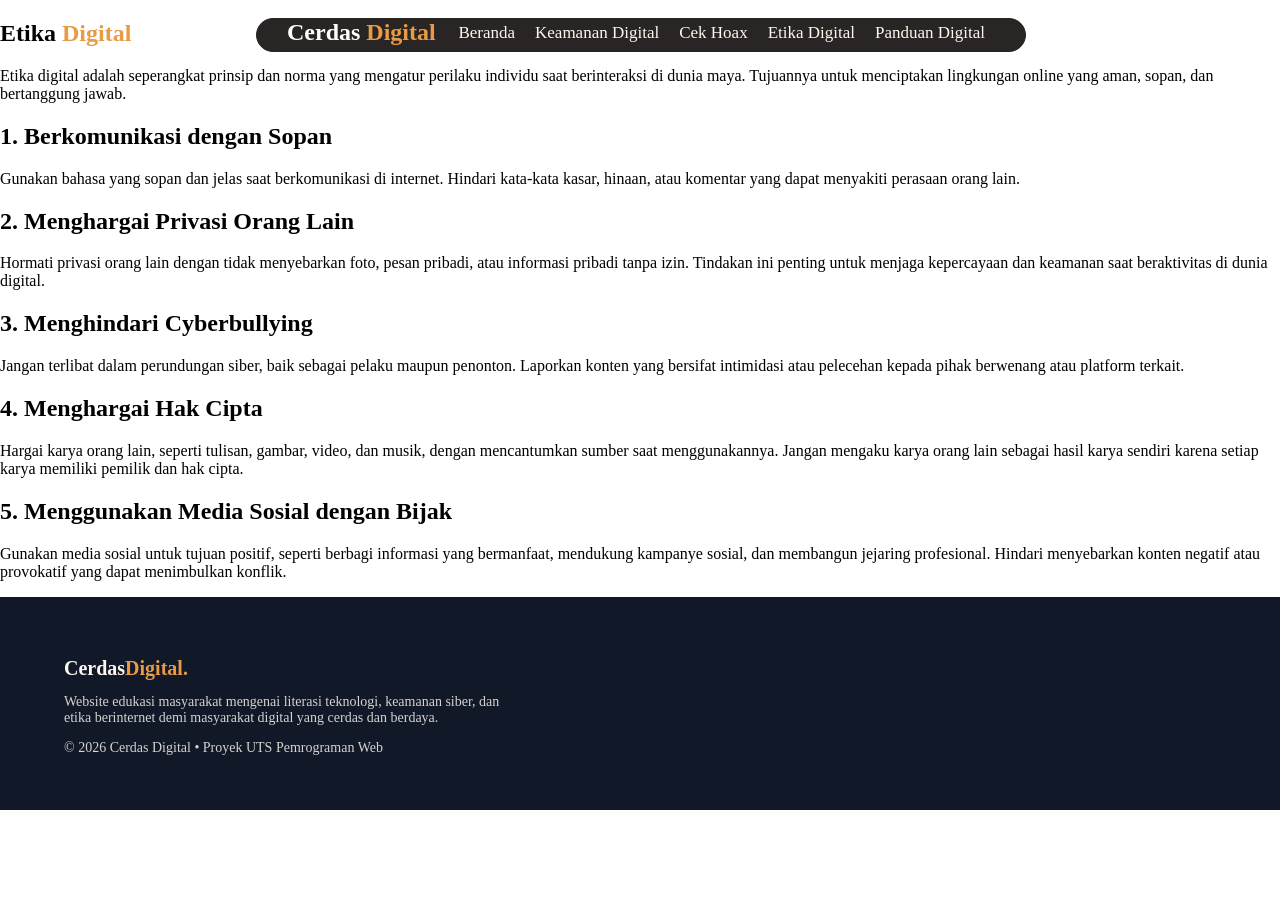
==== etika.html @ 6496e3d7 "menambahkan etika html This HTML file provides an overview of digital ethics, including principles f" ====
<!DOCTYPE html>
<html lang="id">
<head>
    <link rel="stylesheet" href="style.css">
    <meta charset="UTF-8">
    <meta name="viewport" content="width=device-width, initial-scale=1.0">
    <title>Etika Digital</title>
</head>
<body>
   <!-- header, navbar -->
    <header class="header">
        <nav class="navbar">
            <h1>Cerdas <span>Digital</span></h1>
            <details class="menu-hp">
                <summary>☰</summary>

                <div class="navbar-hp">
                    <a href="index.html">Beranda</a>
                    <a href="keamanan.html">Keamanan Digital</a>
                    <a href="hoax.html">Cek Hoax</a>
                    <a href="etika.html">Etika Digital</a>
                    <a href="panduan.html">Panduan Digital</a>
                </div>
            </details>
            <div class="navbar-laptop-tablet">
                <a href="index.html">Beranda</a>
                <a href="keamanan.html">Keamanan Digital</a>
                <a href="hoax.html">Cek Hoax</a>
                <a href="etika.html">Etika Digital</a>
                <a href="panduan.html">Panduan Digital</a>
            </div>
        </nav>
    </header>
    <!-- main -->
     <main>
        <section class="section-etika-1">
            <div class="div-etika-1">
                <div class="etika-teks">
                    <h1 class="h1-etika-1">Etika <span>Digital</span></h1>
                    <p>Etika digital adalah seperangkat prinsip dan norma yang mengatur perilaku individu saat berinteraksi di dunia maya. Tujuannya untuk menciptakan lingkungan online yang aman, sopan, dan bertanggung jawab.</p>
                </div>            
            </div>
        </section>
        <section class="section-etika-2">
            <article class="artikel-etika-1">
                <h2>1. Berkomunikasi dengan Sopan</h2>
                <p>Gunakan bahasa yang sopan dan jelas saat berkomunikasi di internet. Hindari kata-kata kasar, hinaan, atau komentar yang dapat menyakiti perasaan orang lain.</p>
            </article>
            <article class="artikel-etika-2">
                <h2>2. Menghargai Privasi Orang Lain</h2>
                <p>Hormati privasi orang lain dengan tidak menyebarkan foto, pesan pribadi, atau informasi pribadi tanpa izin. Tindakan ini penting untuk menjaga kepercayaan dan keamanan saat beraktivitas di dunia digital.</p>
            </article>
            <article class="artikel-etika-3">
                <h2>3. Menghindari Cyberbullying</h2>
                <p>Jangan terlibat dalam perundungan siber, baik sebagai pelaku maupun penonton. Laporkan konten yang bersifat intimidasi atau pelecehan kepada pihak berwenang atau platform terkait.</p>
            </article>
            <article class="artikel-etika-4">
                <h2>4. Menghargai Hak Cipta</h2>
                <p>Hargai karya orang lain, seperti tulisan, gambar, video, dan musik, dengan mencantumkan sumber saat menggunakannya. Jangan mengaku karya orang lain sebagai hasil karya sendiri karena setiap karya memiliki pemilik dan hak cipta.</p>
            </article>
            <article class="artikel-etika-5">
                <h2>5. Menggunakan Media Sosial dengan Bijak</h2>
                <p>Gunakan media sosial untuk tujuan positif, seperti berbagi informasi yang bermanfaat, mendukung kampanye sosial, dan membangun jejaring profesional. Hindari menyebarkan konten negatif atau provokatif yang dapat menimbulkan konflik.</p>
            </article>
        </section>
     </main>
    <!-- footer -->
    <footer class="footer">
        <div>
            <h3>Cerdas<span>Digital.</span></h3>
            <p>Website edukasi masyarakat mengenai literasi teknologi, keamanan siber, dan <br> etika berinternet demi masyarakat digital yang cerdas dan berdaya.</p>
        </div>
        <div>
            <p>&copy; 2026 Cerdas Digital • Proyek UTS Pemrograman Web</p>
        </div>
    </footer>
</body>
</html>
---- style.css ----
body {
    margin: 0;
}
/* beranda */
.menu-hp {
    display: none;
}

.navbar-laptop-tablet {
    display: flex;
    align-items: center;
    gap: 20px;
}

.header {
    background-color: #292524;
    border: 1px solid #292524;
    color: #FFFFFF;
    position: fixed;
    top: 18px;
    left: 20%;
    border-radius: 35px;
    width: 60%;
    height: auto;
    z-index: 1000;
}

.navbar {
    display: flex;
    align-items: center;
    justify-content: space-between;
    padding: 0 40px 0 30px;
    animation: naik 0.5s ease-out forwards;
}

.navbar h1{
    margin: 0;
    margin-bottom: 5px;
}

.navbar a{
    margin: 0;
    margin-bottom: 5px;
    text-decoration: none;
    color: #FFF7ED;
    font-size: 17px;
}

.navbar a:hover{
    color: #E89A45;
}

span {
    color: #E89A45;
}

.section-beranda-1{
    min-height: 85vh;
    display: flex;
    justify-content: center;
    align-items: center;
}

.img-beranda{
    position: absolute;
    width: 100%;
    height: 85vh;
    top: 0;
    left: 0;
}

.beranda-teks{
    color: #FFF7ED;
    text-align: center;
    max-width: 650px;
    padding: 0 20px;
    font-size: 17px;
}

.hal-h1-1{
    animation: naik 1s ease-out forwards;
    animation-delay: 0.5s;
    opacity: 0;
    margin: 0;
}

.hal-h1-2{
    animation: naik 1s ease-out forwards;
    animation-delay:0.7s;
    opacity: 0;
    margin: 0;
}

.beranda-teks p{    
    animation: naik 1s ease-out forwards;
    animation-delay: 1s;
    opacity: 0;
    margin: 0;

}

.beranda-teks h1{
    margin: 0;
}

.btn-mulai{
    color: #292524;
    text-decoration: none;
    border: 1px solid #E89A45;
    border-radius: 7px;
    background-color: #E89A45;
    justify-content: center;
    align-items: center;
    display: inline-flex;
    height: 40px;
    width: 150px;
    margin-top: 20px;
    animation: naik 1s ease-out forwards;
    animation-delay: 1.5s;
    opacity: 0;
}

.btn-mulai:hover{
    border-color: #B85C20;
    background-color: #B85C20;
    color: #FFFFFF;
}

.section-beranda-2{
    width: min(90%, 1150px);
    margin: 0 auto;
    padding: 40px 0;
}

.h2-section-2{
    text-align: center;
    color: #292524;
    font-size: 28px;
    animation: naik 1s ease-out forwards;
    animation-delay: 0.5s;
    opacity: 0;
}

.p-section-2{
    text-align: center;
    color: #57534E;
    font-size: 19px;
    animation: naik 0.8s ease-out 0.4s forwards;
}

.grid-beranda{
    display: grid;
    grid-template-columns: repeat(2, 1fr);
    gap: 50px;
    margin-top: 10%;
}

.articel-beranda-1{
    background-color: #FFFFFF;
    transform: rotate(-1deg);
    border: 1px solid #E89A45;
    border-radius: 14px;
    padding: 24px;
    animation: naik-1 0.5s ease-out 0.5s forwards;
}

.articel-beranda-1 a{
    color: #292524;
    text-decoration: none;
    border: 1px solid #E89A45;
    border-radius: 7px;
    background-color: #E89A45;
    justify-content: center;
    align-items: center;
    display: inline-flex;
    height: 40px;
    width: 150px;
}

.articel-beranda-1 a:hover{
    border-color: #B85C20;
    background-color: #B85C20;
    color: #FFFFFF;
}

.articel-beranda-2{
    background-color: #FFFFFF;
    border: 1px solid #292524;
    border-radius: 14px;
    padding: 24px;
    box-shadow: 0 4px 12px rgba(124, 45, 18, 0.08);
    animation: naik-2 0.5s ease-out 0.7s forwards;
}

.articel-beranda-2 a{
    color: #292524;
    text-decoration: none;
    border: 1px solid #D97757;
    border-radius: 7px;
    background-color: #E89A45;
    justify-content: center;
    align-items: center;
    display: inline-flex;
    height: 40px;
    width: 150px;
}

.articel-beranda-2 a:hover{
    border-color: #B85C20;
    background-color: #B85C20;
    color: #FFFFFF;
}

.articel-beranda-3{
    background-color: #FFFFFF;
    border: 1px solid #8DAA91;
    border-radius: 14px;
    padding: 24px;
    box-shadow: 0 4px 12px rgba(124, 45, 18, 0.08);
    animation: naik-3  0.5s ease-out 0.9s forwards;
}

.articel-beranda-3 a{
    color: #292524;
    text-decoration: none;
    border: 1px solid #E89A45;
    border-radius: 7px;
    background-color: #E89A45;
    justify-content: center;
    align-items: center;
    display: inline-flex;
    height: 40px;
    width: 150px;
}

.articel-beranda-3 a:hover{
    border-color: #B85C20;
    background-color: #B85C20;
    color: #FFFFFF;
}

.articel-beranda-4{
    background-color: #FFFFFF;
    border: 1px solid #8E9AAF;
    border-radius: 14px;
    padding: 24px;
    box-shadow: 0 4px 12px rgba(124, 45, 18, 0.08);
    transform: rotate(-1deg);
    animation: naik-4 0.5s ease-out 1.1s forwards;
}

.articel-beranda-4 a{
    color: #292524;
    text-decoration: none;
    border: 1px solid #E89A45;
    border-radius: 7px;
    background-color: #E89A45;
    justify-content: center;
    align-items: center;
    display: inline-flex;
    height: 40px;
    width: 150px;
}

.articel-beranda-4 a:hover{
    border-color: #B85C20;
    background-color: #B85C20;
    color: #FFFFFF;
}

.footer {
    background-color: #111827;
    color: #D6D3D1;
    padding: 40px 5%;
    margin-top: 0;
    animation: naik 0.8s ease-out 0.5s forwards;
}

.footer h3 {
    color: #FFF7ED;
    font-size: 20px;
    margin-bottom: 8px;
}

.footer p {
    color: #D6D3D1;
    font-size: 14px;
}
/* keamanan */
.section-keamanan-1{
    background-color: #111827;
    min-height: 65vh;
    display: flex;
    justify-content: center;
    align-items: center;
}

.keamanan-teks{
    color: #FFF7ED;
    text-align: center;
    max-width: 650px;
    padding: 0 20px;
    font-size: 17px;
}

.h1-keamanan-1{
    animation: naik 1s ease-out forwards;
    animation-delay: 0.5s;
    opacity: 0;
    margin: 0;
}

.keamanan-teks p{    
    animation: naik 1s ease-out forwards;
    animation-delay: 1s;
    opacity: 0;
    margin: 0;
}

.section-keamanan-2{
    background-color: #FFF7ED;
    padding: 40px 0;
    font-size: 17px;
}

.artikel-keamanan-1{
    background-color: #FFFAF2;
    border: 1px solid #E7D8C5;
    color: #292524;
    width: 50%;
    border-radius: 14px;
    margin: 20px auto 0;
    padding: 20px;
    animation: naik 0.5s ease-out 0.5s forwards;
}

.artikel-keamanan-1 h2{
    color: #7C2D12;
}

.artikel-keamanan-2{
    background-color: #FFFAF2;
    border: 1px solid #E7D8C5;
    color: #292524;
    width: 50%;
    border-radius: 14px;
    margin: 20px auto 0;
    padding: 20px;
    animation: naik 0.5s ease-out 0.5s forwards;
}

.artikel-keamanan-2 h2{
    color: #7C2D12;
}

.artikel-keamanan-3{
    background-color: #FFFAF2;
    border: 1px solid #E7D8C5;
    color: #292524;
    width: 50%;
    border-radius: 14px;
    margin: 20px auto 0;
    padding: 20px;
    animation: naik 0.5s ease-out 0.5s forwards;
}

.artikel-keamanan-3 h2{
    color: #7C2D12;
}

/* hoax */
.section-hoax-1 {
    background-color: #111827;
    min-height: 65vh;
    display: flex;
    justify-content: center;
    align-items: center;
}

.hoax-teks {
    color: #FFF7ED;
    text-align: center;
    max-width: 650px;
    padding: 0 20px;
    font-size: 17px;
}

.h1-hoax-1 {
    animation: naik 1s ease-out forwards;
    animation-delay: 0.5s;
    opacity: 0;
    margin: 0;
}

.hoax-teks p {
    animation: naik 1s ease-out forwards;
    animation-delay: 1s;
    opacity: 0;
    margin: 0;
}

.section-hoax-2{
    padding: 40px 0;
    font-size: 17px;
    display: grid;
    grid-template-columns: repeat(2, 1fr);
    gap: 30px;
    width: 90%;
    max-width: 1100px;
    margin: 0 auto;
}

.artikel-hoax-1{
    background-color: #FFFAF2;
    border: 1px solid #E7D8C5;
    color: #292524;
    width: auto;
    border-radius: 14px;
    margin: 0;
    padding: 20px;
    animation: naik 0.5s ease-out 0.5s forwards;
}

.artikel-hoax-1 h2{
    color: #7C2D12;
}

.artikel-hoax-2{
    background-color: #FFFAF2;
    border: 1px solid #E7D8C5;
    color: #292524;
    width: auto;
    border-radius: 14px;
    margin: 0;
    padding: 20px;
    animation: naik 0.5s ease-out 0.5s forwards;
}

.artikel-hoax-2 h2{
    color: #7C2D12;
}

.artikel-hoax-3{
    background-color: #FFFAF2;
    border: 1px solid #E7D8C5;
    color: #292524;
    width: auto;
    border-radius: 14px;
    margin: 0;
    padding: 20px;
    animation: naik 0.5s ease-out 0.5s forwards;
}

.artikel-hoax-3 h2{
    color: #7C2D12;
}

.ul-cek-fakta a{
    text-decoration: none;
    color: #B85C20;
}

.artikel-hoax-4{
    background-color: #FFFAF2;
    border: 1px solid #E7D8C5;
    color: #292524;
    width: auto;
    border-radius: 14px;
    margin: 0;
    padding: 20px;
    animation: naik 0.5s ease-out 0.5s forwards;
}

.artikel-hoax-4 h2{
    color: #7C2D12;
}
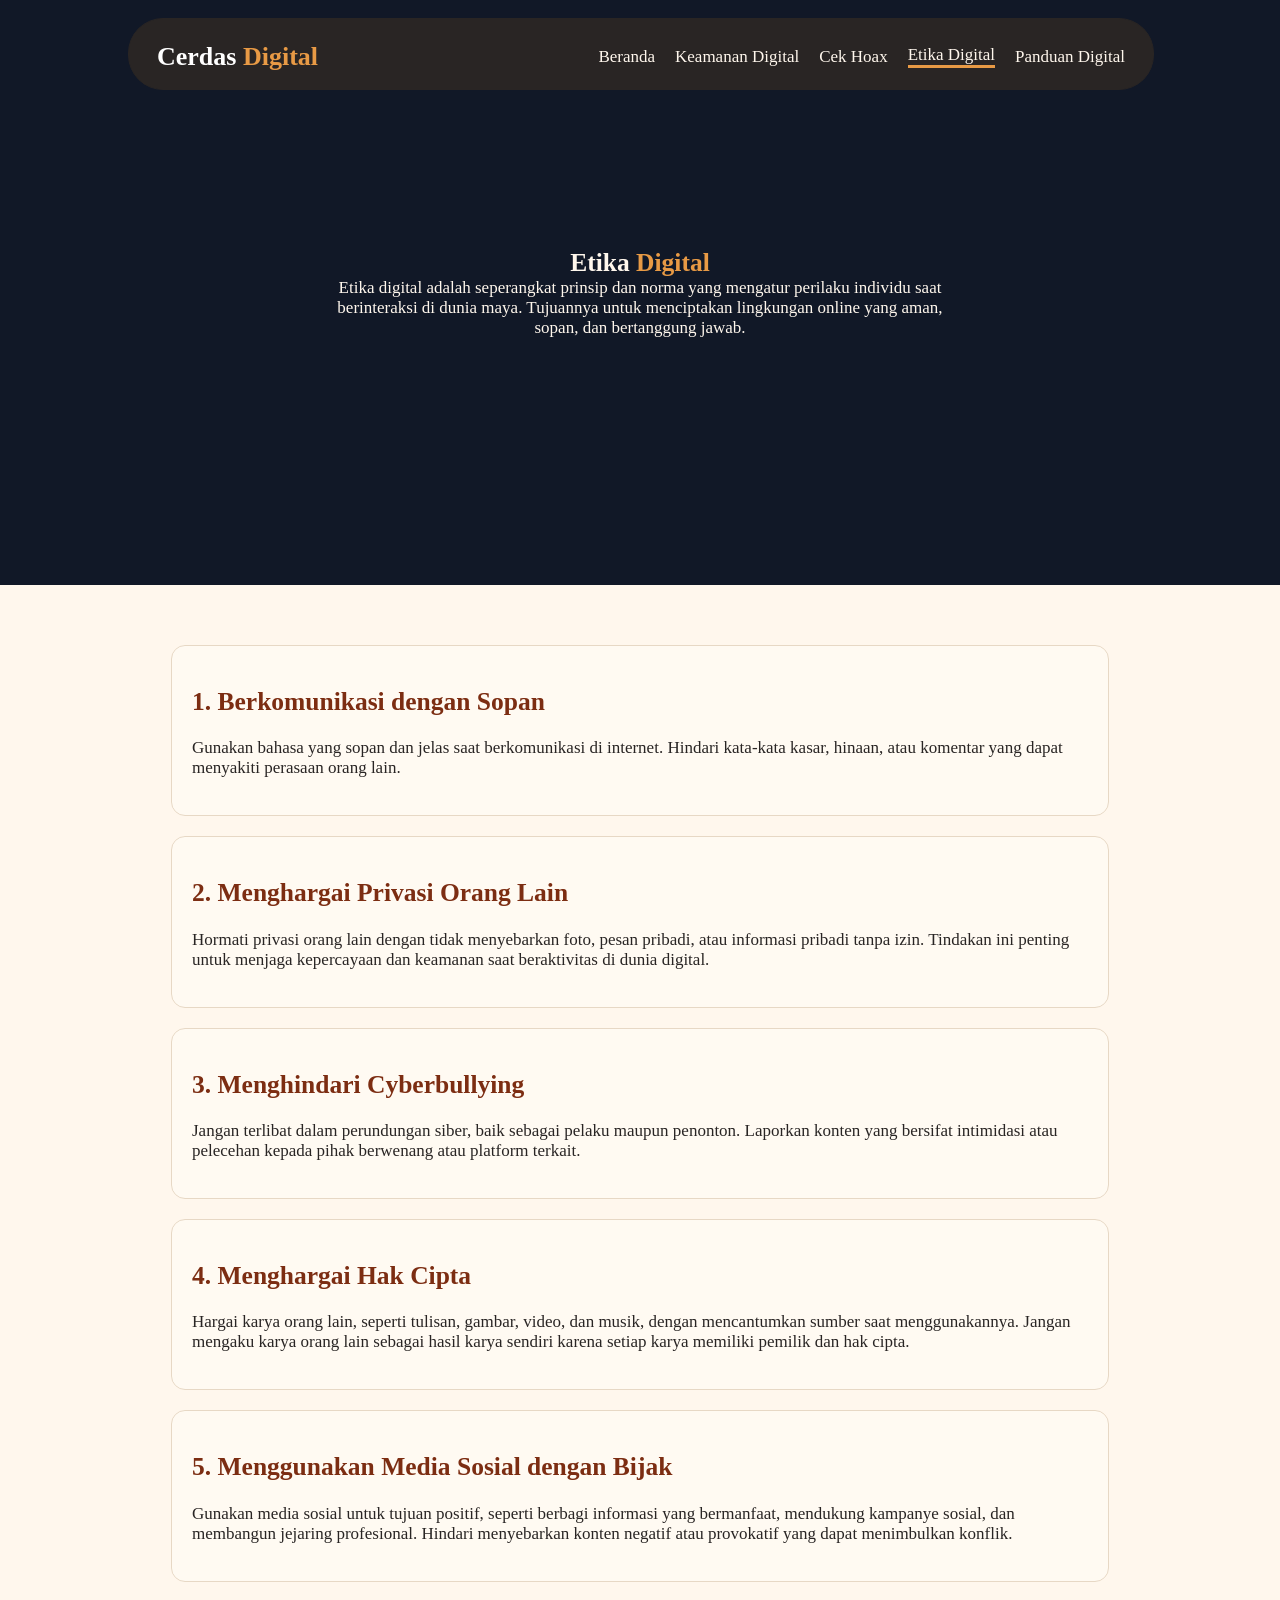
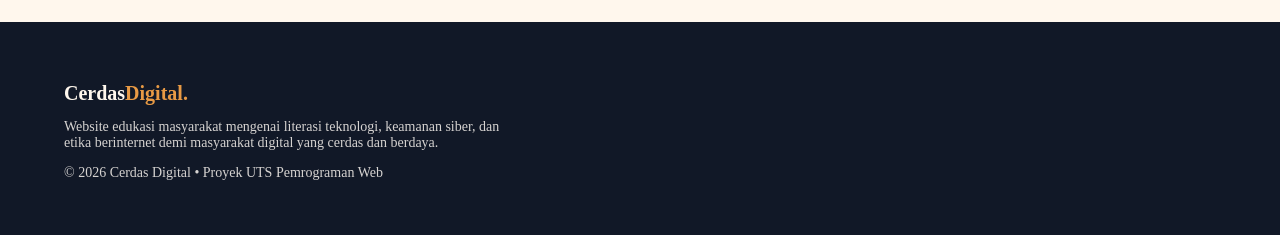
==== commit dd12dc29: "Update etika.html" ====
--- a/etika.html
+++ b/etika.html
@@ -18,7 +18,7 @@
                     <a href="index.html">Beranda</a>
                     <a href="keamanan.html">Keamanan Digital</a>
                     <a href="hoax.html">Cek Hoax</a>
-                    <a href="etika.html">Etika Digital</a>
+                    <a href="etika.html" class="penanda-hp">Etika Digital</a>
                     <a href="panduan.html">Panduan Digital</a>
                 </div>
             </details>
@@ -26,7 +26,7 @@
                 <a href="index.html">Beranda</a>
                 <a href="keamanan.html">Keamanan Digital</a>
                 <a href="hoax.html">Cek Hoax</a>
-                <a href="etika.html">Etika Digital</a>
+                <a href="etika.html" class="penanda-laptop-tablet">Etika Digital</a>
                 <a href="panduan.html">Panduan Digital</a>
             </div>
         </nav>
--- a/style.css
+++ b/style.css
@@ -1,7 +1,16 @@
 body {
     margin: 0;
 }
-/* beranda */
+
+/*navbar*/
+.penanda-laptop-tablet {
+    border-bottom: 3px solid #E89A45;
+}
+
+.penanda-hp{
+    border-bottom: 3px solid #E89A45;
+}
+
 .menu-hp {
     display: none;
 }
@@ -54,6 +63,7 @@
     color: #E89A45;
 }
 
+/*beranda*/
 .section-beranda-1{
     min-height: 85vh;
     display: flex;
@@ -475,6 +485,805 @@
     color: #7C2D12;
 }
 
-
-
-
+/* etika */
+.section-etika-1{
+    background-color: #111827;
+    min-height: 65vh;
+    display: flex;
+    justify-content: center;
+    align-items: center;
+}
+
+.etika-teks{
+    color: #FFF7ED;
+    text-align: center;
+    max-width: 650px;
+    padding: 0 20px;
+    font-size: 17px;
+}
+
+.h1-etika-1{
+    animation: naik 1s ease-out forwards;
+    animation-delay: 0.5s;
+    opacity: 0;
+    margin: 0;
+}
+
+.etika-teks p{    
+    animation: naik 1s ease-out forwards;
+    animation-delay: 1s;
+    opacity: 0;
+    margin: 0;
+}
+
+.section-etika-2{
+    background-color: #FFF7ED;
+    padding: 40px 0;
+    font-size: 17px;
+}
+
+.artikel-etika-1{
+    background-color: #FFFAF2;
+    border: 1px solid #E7D8C5;
+    color: #292524;
+    width: 50%;
+    border-radius: 14px;
+    margin: 20px auto 0;
+    padding: 20px;
+    animation: naik 0.5s ease-out 0.5s forwards;
+}
+
+.artikel-etika-1 h2{
+    color: #7C2D12;
+}
+
+.artikel-etika-2{
+    background-color: #FFFAF2;
+    border: 1px solid #E7D8C5;
+    color: #292524;
+    width: 50%;
+    border-radius: 14px;
+    margin: 20px auto 0;
+    padding: 20px;
+    animation: naik 0.5s ease-out 0.5s forwards;
+}
+
+.artikel-etika-2 h2{
+    color: #7C2D12;
+}
+
+.artikel-etika-3{
+    background-color: #FFFAF2;
+    border: 1px solid #E7D8C5;
+    color: #292524;
+    width: 50%;
+    border-radius: 14px;
+    margin: 20px auto 0;
+    padding: 20px;
+    animation: naik 0.5s ease-out 0.5s forwards;
+}
+
+.artikel-etika-3 h2{
+    color: #7C2D12;
+}
+
+.artikel-etika-4{
+    background-color: #FFFAF2;
+    border: 1px solid #E7D8C5;
+    color: #292524;
+    width: 50%;
+    border-radius: 14px;
+    margin: 20px auto 0;
+    padding: 20px;
+    animation: naik 0.5s ease-out 0.5s forwards;
+}
+
+.artikel-etika-4 h2{
+    color: #7C2D12;
+}
+
+.artikel-etika-5{
+    background-color: #FFFAF2;
+    border: 1px solid #E7D8C5;
+    color: #292524;
+    width: 50%;
+    border-radius: 14px;
+    margin: 20px auto 0;
+    padding: 20px;
+    animation: naik 0.5s ease-out 0.5s forwards;
+}
+
+.artikel-etika-5 h2{
+    color: #7C2D12;
+}
+
+/* panduan */
+.section-panduan-1 {
+    background-color: #111827;
+    min-height: 65vh;
+    display: flex;
+    justify-content: center;
+    align-items: center;
+}
+
+.panduan-teks {
+    color: #FFF7ED;
+    text-align: center;
+    max-width: 650px;
+    padding: 0 20px;
+    font-size: 17px;
+}
+
+.h1-panduan-1 {
+    animation: naik 1s ease-out forwards;
+    animation-delay: 0.5s;
+    opacity: 0;
+    margin: 0;
+}
+
+.panduan-teks p {
+    animation: naik 1s ease-out forwards;
+    animation-delay: 1s;
+    opacity: 0;
+    margin: 0;
+}
+
+.section-panduan-2{
+    padding: 40px 0;
+    font-size: 17px;
+    display: grid;
+    grid-template-columns: repeat(2, 1fr);
+    gap: 30px;
+    width: 90%;
+    max-width: 1100px;
+    margin: 0 auto;
+}
+
+.artikel-panduan-1{
+    background-color: #FFFAF2;
+    border: 1px solid #E7D8C5;
+    color: #292524;
+    width: auto;
+    border-radius: 14px;
+    margin: 0;
+    padding: 20px;
+    animation: naik 0.5s ease-out 0.5s forwards;
+}
+
+.artikel-panduan-1 h2{
+    color: #7C2D12;
+}
+
+.artikel-panduan-2{
+    background-color: #FFFAF2;
+    border: 1px solid #E7D8C5;
+    color: #292524;
+    width: auto;
+    border-radius: 14px;
+    margin: 0;
+    padding: 20px;
+    animation: naik 0.5s ease-out 0.5s forwards;
+}
+
+.artikel-panduan-2 h2{
+    color: #7C2D12;
+}
+
+.artikel-panduan-3{
+    background-color: #FFFAF2;
+    border: 1px solid #E7D8C5;
+    color: #292524;
+    width: auto;
+    border-radius: 14px;
+    margin: 0;
+    padding: 20px;
+    animation: naik 0.5s ease-out 0.5s forwards;
+}
+
+.artikel-panduan-3 h2{
+    color: #7C2D12;
+}
+
+.artikel-panduan-4{
+    background-color: #FFFAF2;
+    border: 1px solid #E7D8C5;
+    color: #292524;
+    width: auto;
+    border-radius: 14px;
+    margin: 0;
+    padding: 20px;
+    animation: naik 0.5s ease-out 0.5s forwards;
+}
+
+.artikel-panduan-4 h2{
+    color: #7C2D12;
+}
+
+.artikel-panduan-5{
+    background-color: #FFFAF2;
+    border: 1px solid #E7D8C5;
+    color: #292524;
+    width: auto;
+    border-radius: 14px;
+    margin: 0;
+    padding: 20px;
+    animation: naik 0.5s ease-out 0.5s forwards;
+}
+
+.artikel-panduan-5 h2{
+    color: #7C2D12;
+}
+
+.artikel-panduan-6{
+    background-color: #FFFAF2;
+    border: 1px solid #E7D8C5;
+    color: #292524;
+    width: auto;
+    border-radius: 14px;
+    margin: 0;
+    padding: 20px;
+    animation: naik 0.5s ease-out 0.5s forwards;
+}
+
+.artikel-panduan-6 h2{
+    color: #7C2D12;
+}
+
+
+
+@keyframes naik {
+    from {
+        opacity: 0;
+        transform: translateY(30px);
+    }
+
+    to {
+        opacity: 1;
+        transform: translateY(0);
+    }
+}
+
+@keyframes naik-1 {
+    from {
+        opacity: 0;
+        transform: translateY(30px) rotate(-1deg);
+    }
+    to {
+        opacity: 1;
+        transform: translateY(0) rotate(-1deg);
+    }
+}
+
+@keyframes naik-2 {
+    from {
+        opacity: 0;
+        transform: translateY(30px);
+    }
+    to {
+        opacity: 1;
+        transform: translateY(0);
+    }
+}
+
+@keyframes naik-3 {
+    from {
+        opacity: 0;
+        transform: translateY(30px);
+    }
+    to {
+        opacity: 1;
+        transform: translateY(0);
+    }
+}
+
+@keyframes naik-4 {
+    from {
+        opacity: 0;
+        transform: translateY(30px) rotate(-1deg);
+    }
+    to {
+        opacity: 1;
+        transform: translateY(0) rotate(-1deg);
+    }
+}
+
+/* hp */
+@media screen and (max-width: 600px) {
+    .header {
+        position: fixed;
+        top: 10px;
+        left: 12px;
+        width: calc(100% - 24px);
+        height: auto;
+        border-radius: 20px;
+    }
+
+    .navbar {
+        display: flex;
+        align-items: center;
+        justify-content: space-between;
+        gap: 12px;
+        padding: 12px 16px;
+    }
+
+    .navbar h1 {
+        margin: 0;
+        font-size: 20px;
+    }
+
+    .navbar-laptop-tablet {
+        display: none;
+    }
+
+    .menu-hp {
+        display: block;
+        position: relative;
+    }
+
+    .menu-hp summary {
+        list-style: none;
+        color: #FFF7ED;
+        font-size: 28px;
+    }
+
+    .navbar-hp {
+        position: absolute;
+        top: calc(100% + 15px);
+        right: 0;
+        width: 190px;
+        flex-direction: column;
+        padding: 8px;
+        background-color: #292524;
+        border-radius: 16px;
+    }
+
+    .navbar-hp a {
+        display: block;
+        margin: 0;
+        padding: 12px;
+        color: #FFF7ED;
+        font-size: 14px;
+        text-decoration: none;
+    }
+
+    .navbar-hp a:hover {
+        background-color: #44403C;
+        border-radius: 8px;
+    }
+
+    .img-beranda {
+        width: 100%;
+        height: 75vh;
+    }
+
+    .beranda-teks {
+        padding: 0 16px;
+        margin: 0 auto;
+        font-size: 15px;
+        text-align: center;
+    }
+
+    .beranda-teks h1 {
+        font-size: 26px;
+    }
+
+    .section-beranda-2 {
+        width: 90%;
+        margin-top: -20px;
+    }
+
+    .h2-section-2 {
+        font-size: 23px;
+    }
+
+    .p-section-2 {
+        font-size: 16px;
+        line-height: 1.5;
+    }
+
+    .grid-beranda {
+        grid-template-columns: 1fr;
+        gap: 20px;
+        margin-top: 30px;
+    }
+
+    .articel-beranda-1{
+        padding: 18px;
+        
+    }
+
+    .articel-beranda-2 {
+        padding: 18px;
+    }
+
+    .articel-beranda-3 {
+        padding: 18px;
+    }
+
+    .articel-beranda-4 {
+        padding: 18px;
+    }
+
+    .section-keamanan-1 {
+        min-height: 55vh;
+        padding: 70px 16px 25px;
+    }
+
+    .keamanan-teks {
+        width: 100%;
+        padding: 0;
+        font-size: 15px;
+    }
+
+    .keamanan-teks h1 {
+        font-size: 26px;
+    }
+
+    .section-keamanan-2 {
+        padding: 24px 0;
+        font-size: 15px;
+    }
+
+    .artikel-keamanan-1 {
+        width: 80%;
+        padding: 16px;
+    }
+
+    .artikel-keamanan-2 {
+        width: 80%;
+        padding: 16px;
+    }
+
+    .artikel-keamanan-3 {
+        width: 80%;
+        padding: 16px;
+    }
+
+    .section-hoax-1 {
+        min-height: 55vh;
+        padding: 70px 16px 25px;
+    }
+
+    .hoax-teks {
+        width: 100%;
+        padding: 0;
+        font-size: 15px;
+    }
+
+    .hoax-teks h1 {
+        font-size: 26px;
+    }
+
+    .section-hoax-2 {
+        grid-template-columns: 1fr;
+        gap: 16px;
+        width: calc(100% - 24px);
+        margin: 0 auto;
+        padding: 24px 0;
+        font-size: 14px;
+    }
+
+    .section-hoax-2 h2 {
+        font-size: 18px;
+    }
+
+    .section-hoax-2 p {
+        font-size: 14px;
+    }
+
+    .section-hoax-2 li {
+        font-size: 14px;
+    }
+
+    .section-etika-1 {
+        min-height: 50vh;
+        padding: 70px 16px 25px;
+    }
+
+    .etika-teks {
+        padding: 0;
+        font-size: 15px;
+    }
+
+    .section-etika-2 {
+        padding: 24px 0;
+        font-size: 15px;
+    }
+
+    .artikel-etika-1 {
+        width: 80%;
+    }
+
+    .artikel-etika-2 {
+        width: 80%;
+    }
+
+    .artikel-etika-3 {
+        width: 80%;
+    }
+
+    .artikel-etika-4 {
+        width: 80%;
+    }
+
+    .artikel-etika-5 {
+        width: 80%;
+    }
+
+    .section-panduan-1 {
+        min-height: 50vh;
+        padding: 70px 16px 25px;
+    }
+
+    .panduan-teks {
+        padding: 0;
+        font-size: 15px;
+    }   
+
+    .section-panduan-2 {
+        grid-template-columns: 1fr;
+        gap: 16px;
+        width: calc(100% - 24px);
+        margin: 0 auto;
+        padding: 24px 0;
+        font-size: 14px;
+    }
+
+    .footer br {
+        display: none;
+    }
+}
+
+/* tablet */
+@media screen and (min-width: 601px) and (max-width: 1024px) {
+    .header {
+        position: fixed;
+        top: 12px;
+        left: 3%;
+        width: 94%;
+        height: auto;
+    }
+
+    .navbar {
+        display: flex;
+        align-items: center;
+        justify-content: space-between;
+        gap: 12px;
+        padding: 12px 18px;
+    }
+
+    .navbar h1 {
+        margin: 0;
+        font-size: 20px;
+    }
+
+    .navbar-laptop-tablet {
+        display: flex;
+        align-items: center;
+        justify-content: center;
+        gap: 8px 14px;
+    }
+
+    .navbar-laptop-tablet a {
+        margin: 0;
+        font-size: 13px;
+    }
+
+    .menu-hp {
+        display: none;
+    }
+
+    .section-beranda-2 {
+        width: 90%;
+    }
+
+    .grid-beranda {
+        gap: 25px;
+    }
+
+    .articel-beranda-1 {
+        padding: 18px;
+    }
+
+    .articel-beranda-2 {
+        padding: 18px;
+    }
+
+    .articel-beranda-3 {
+        padding: 18px;
+    }
+
+    .articel-beranda-4 {
+        padding: 18px;
+    }
+
+    .section-keamanan-2 {
+        padding: 32px 0;
+    }
+
+    .artikel-keamanan-1 {
+        width: 80%;
+    }
+
+    .artikel-keamanan-2 {
+        width: 80%;
+    }
+
+    .artikel-keamanan-3 {
+        width: 80%;
+    }
+
+    .section-hoax-2 {
+        gap: 20px;
+    }
+
+    .artikel-hoax-1 {
+        width: auto;
+        min-width: 0;
+        margin: 0;
+        padding: 18px;
+    }
+
+    .artikel-hoax-2 {
+        width: auto;
+        min-width: 0;
+        margin: 0;
+        padding: 18px;
+    }
+
+    .artikel-hoax-3 {
+        width: auto;
+        min-width: 0;
+        margin: 0;
+        padding: 18px;
+    }
+
+    .artikel-hoax-4 {
+        width: auto;
+        min-width: 0;
+        margin: 0;
+        padding: 18px;
+    }
+
+    .section-etika-2 {
+        padding: 32px 0;
+    }
+
+    .artikel-etika-1 {
+        width: 80%;
+    }
+
+    .artikel-etika-2 {
+        width: 80%;
+    }
+
+    .artikel-etika-3 {
+        width: 80%;
+    }
+
+    .artikel-etika-4 {
+        width: 80%;
+    }
+
+    .artikel-etika-5 {
+        width: 80%;
+    }
+
+    .artikel-panduan-1 {
+        width: auto;
+        min-width: 0;
+        margin: 0;
+        padding: 18px;
+    }
+
+    .artikel-panduan-2 {
+        width: auto;
+        min-width: 0;
+        margin: 0;
+        padding: 18px;
+    }
+
+    .artikel-panduan-3 {
+        width: auto;
+        min-width: 0;
+        margin: 0;
+        padding: 18px;
+    }
+
+    .artikel-panduan-4 {
+        width: auto;
+        min-width: 0;
+        margin: 0;
+        padding: 18px;
+    }
+
+    .artikel-panduan-5 {
+        width: auto;
+        min-width: 0;
+        margin: 0;
+        padding: 18px;
+    }
+
+    .artikel-panduan-6 {
+        width: auto;
+        min-width: 0;
+        margin: 0;
+        padding: 18px;
+    }
+
+    .footer br {
+        display: none;
+    }
+}
+
+/* destop */
+@media screen and (min-width: 1025px) {
+    .header {
+        left: 10%;
+        width: 80%;
+    }
+
+    .navbar {
+        display: flex;
+        align-items: center;
+        justify-content: space-between;
+        gap: 24px;
+        padding: 20px 28px;
+    }
+
+    .navbar h1 {
+        margin: 0;
+        font-size: 26px;
+        position: relative;
+        top: 3px;
+    }
+
+    .navbar a{
+        position: relative;
+        top: 5px;
+    }
+
+    .menu-hp {
+        display: none;
+    }
+
+    .artikel-keamanan-1 {
+        width: 70%;
+    }
+
+    .artikel-keamanan-2 {
+        width: 70%;
+    }
+
+    .artikel-keamanan-3 {
+        width: 70%;
+    }
+
+    .section-hoax-2 {
+        width: 90%;
+    }
+
+    .artikel-etika-1{
+        width: 70%;
+    }
+
+    .artikel-etika-2 {
+        width: 70%;
+    }
+
+    .artikel-etika-3 {
+        width: 70%;
+    }
+
+    .artikel-etika-4 {
+        width: 70%;
+    }
+
+    .artikel-etika-5 {
+        width: 70%;
+    }
+
+    .section-panduan-2 {
+        width: 90%;
+    }
+}
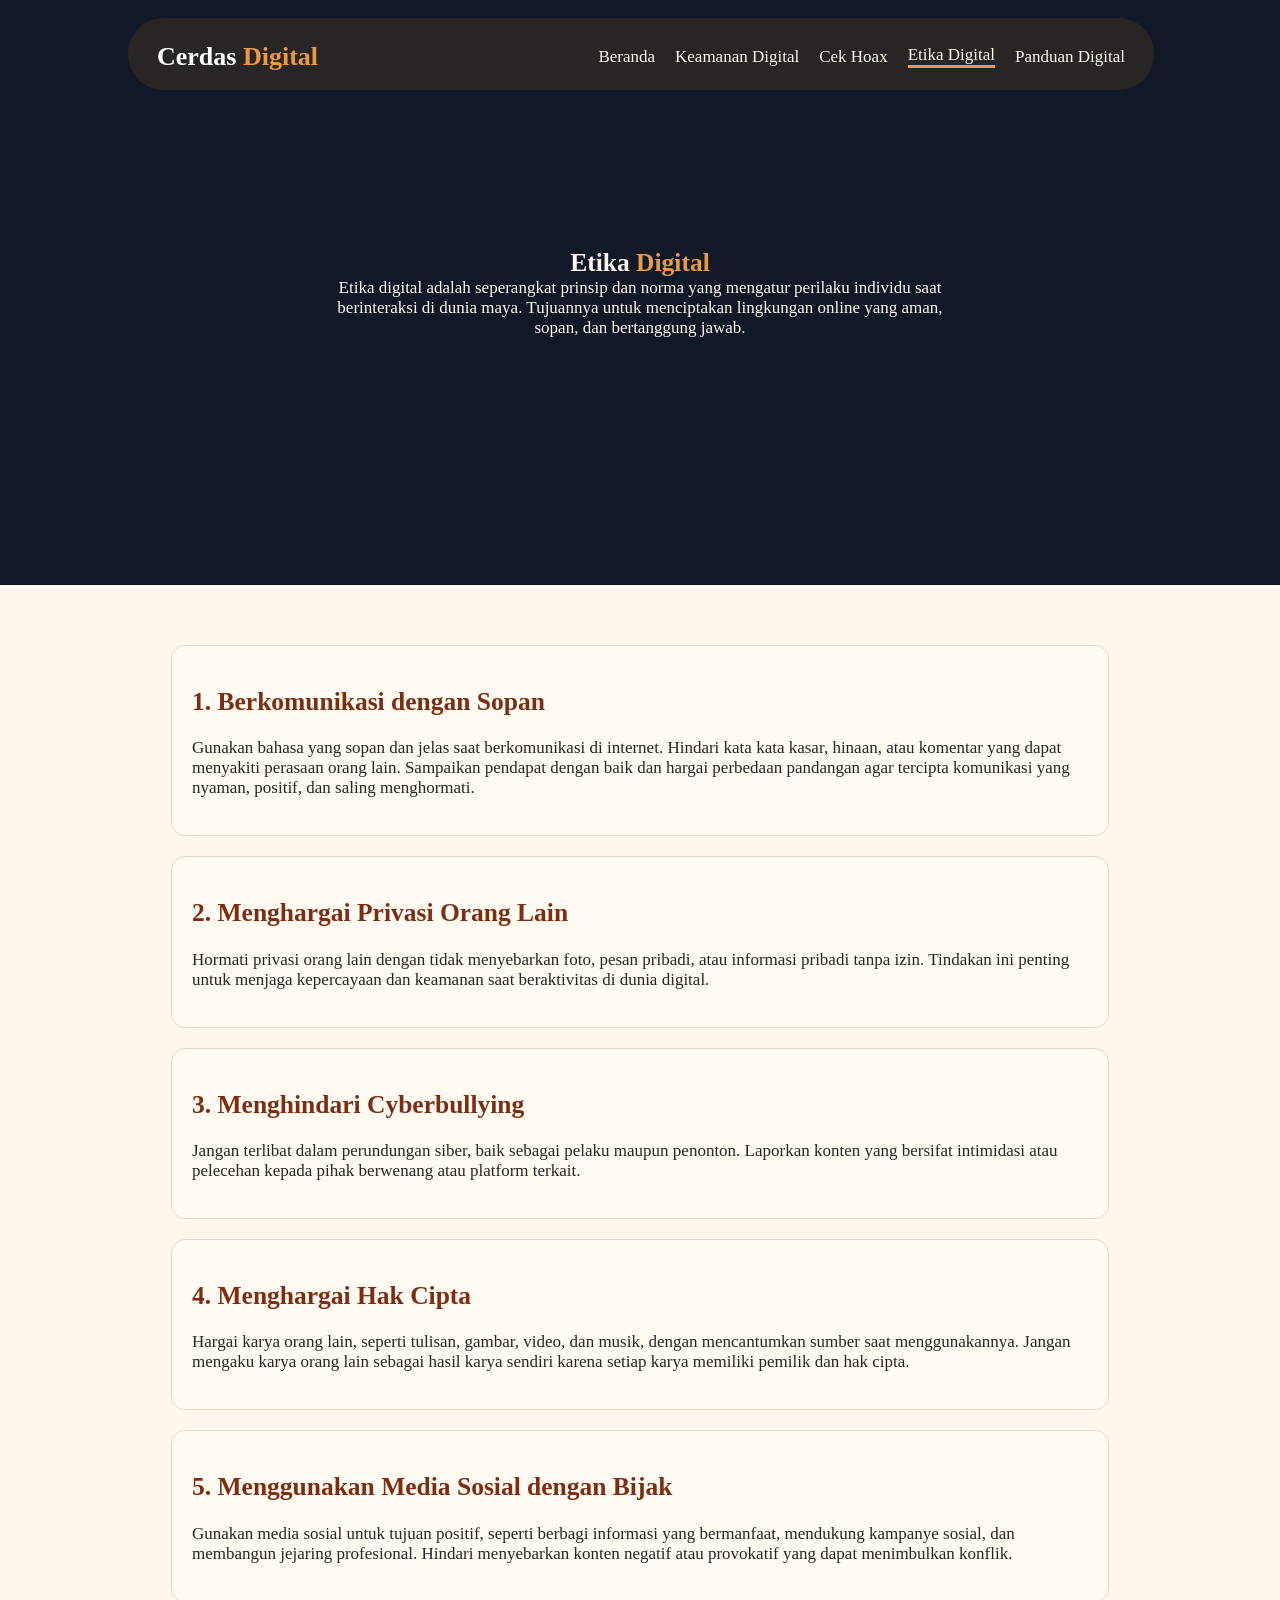
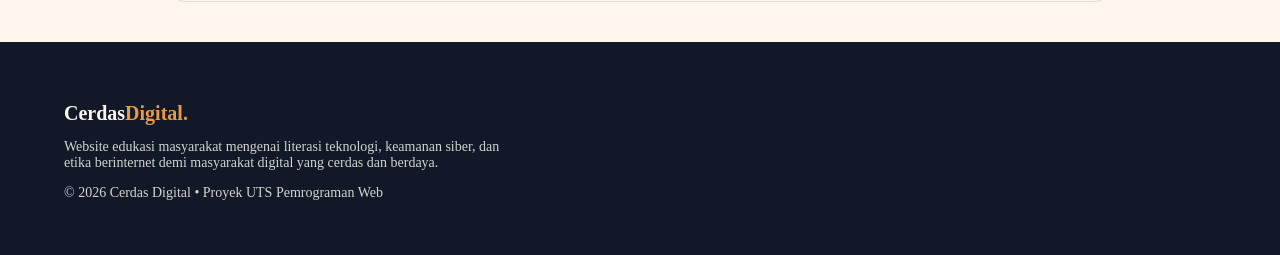
==== commit 77620821: "update etika Updated paragraphs for better readability and flow." ====
--- a/etika.html
+++ b/etika.html
@@ -31,39 +31,47 @@
             </div>
         </nav>
     </header>
+    
     <!-- main -->
      <main>
         <section class="section-etika-1">
             <div class="div-etika-1">
                 <div class="etika-teks">
                     <h1 class="h1-etika-1">Etika <span>Digital</span></h1>
-                    <p>Etika digital adalah seperangkat prinsip dan norma yang mengatur perilaku individu saat berinteraksi di dunia maya. Tujuannya untuk menciptakan lingkungan online yang aman, sopan, dan bertanggung jawab.</p>
+                    <p>Etika digital adalah seperangkat prinsip dan norma yang mengatur perilaku individu saat berinteraksi di dunia maya. 
+                        Tujuannya untuk menciptakan lingkungan online yang aman, sopan, dan bertanggung jawab.</p>
                 </div>            
             </div>
         </section>
         <section class="section-etika-2">
             <article class="artikel-etika-1">
                 <h2>1. Berkomunikasi dengan Sopan</h2>
-                <p>Gunakan bahasa yang sopan dan jelas saat berkomunikasi di internet. Hindari kata-kata kasar, hinaan, atau komentar yang dapat menyakiti perasaan orang lain.</p>
+                <p>Gunakan bahasa yang sopan dan jelas saat berkomunikasi di internet. Hindari kata kata kasar, hinaan, atau komentar yang dapat menyakiti perasaan orang lain. 
+                    Sampaikan pendapat dengan baik dan hargai perbedaan pandangan agar tercipta komunikasi yang nyaman, positif, dan saling menghormati.</p>
             </article>
             <article class="artikel-etika-2">
                 <h2>2. Menghargai Privasi Orang Lain</h2>
-                <p>Hormati privasi orang lain dengan tidak menyebarkan foto, pesan pribadi, atau informasi pribadi tanpa izin. Tindakan ini penting untuk menjaga kepercayaan dan keamanan saat beraktivitas di dunia digital.</p>
+                <p>Hormati privasi orang lain dengan tidak menyebarkan foto, pesan pribadi, atau informasi pribadi tanpa izin. 
+                    Tindakan ini penting untuk menjaga kepercayaan dan keamanan saat beraktivitas di dunia digital.</p>
             </article>
             <article class="artikel-etika-3">
                 <h2>3. Menghindari Cyberbullying</h2>
-                <p>Jangan terlibat dalam perundungan siber, baik sebagai pelaku maupun penonton. Laporkan konten yang bersifat intimidasi atau pelecehan kepada pihak berwenang atau platform terkait.</p>
+                <p>Jangan terlibat dalam perundungan siber, baik sebagai pelaku maupun penonton. 
+                    Laporkan konten yang bersifat intimidasi atau pelecehan kepada pihak berwenang atau platform terkait.</p>
             </article>
             <article class="artikel-etika-4">
                 <h2>4. Menghargai Hak Cipta</h2>
-                <p>Hargai karya orang lain, seperti tulisan, gambar, video, dan musik, dengan mencantumkan sumber saat menggunakannya. Jangan mengaku karya orang lain sebagai hasil karya sendiri karena setiap karya memiliki pemilik dan hak cipta.</p>
+                <p>Hargai karya orang lain, seperti tulisan, gambar, video, dan musik, dengan mencantumkan sumber saat menggunakannya. 
+                    Jangan mengaku karya orang lain sebagai hasil karya sendiri karena setiap karya memiliki pemilik dan hak cipta.</p>
             </article>
             <article class="artikel-etika-5">
                 <h2>5. Menggunakan Media Sosial dengan Bijak</h2>
-                <p>Gunakan media sosial untuk tujuan positif, seperti berbagi informasi yang bermanfaat, mendukung kampanye sosial, dan membangun jejaring profesional. Hindari menyebarkan konten negatif atau provokatif yang dapat menimbulkan konflik.</p>
+                <p>Gunakan media sosial untuk tujuan positif, seperti berbagi informasi yang bermanfaat, mendukung kampanye sosial, dan membangun jejaring profesional. 
+                    Hindari menyebarkan konten negatif atau provokatif yang dapat menimbulkan konflik.</p>
             </article>
         </section>
      </main>
+    
     <!-- footer -->
     <footer class="footer">
         <div>
--- a/style.css
+++ b/style.css
@@ -30,7 +30,6 @@
     left: 20%;
     border-radius: 35px;
     width: 60%;
-    height: auto;
     z-index: 1000;
 }
 
@@ -38,7 +37,7 @@
     display: flex;
     align-items: center;
     justify-content: space-between;
-    padding: 0 40px 0 30px;
+    padding: 0 30px 0 30px;
     animation: naik 0.5s ease-out forwards;
 }
 
@@ -83,7 +82,6 @@
     color: #FFF7ED;
     text-align: center;
     max-width: 650px;
-    padding: 0 20px;
     font-size: 17px;
 }
 
@@ -198,7 +196,6 @@
     border: 1px solid #292524;
     border-radius: 14px;
     padding: 24px;
-    box-shadow: 0 4px 12px rgba(124, 45, 18, 0.08);
     animation: naik-2 0.5s ease-out 0.7s forwards;
 }
 
@@ -226,7 +223,6 @@
     border: 1px solid #8DAA91;
     border-radius: 14px;
     padding: 24px;
-    box-shadow: 0 4px 12px rgba(124, 45, 18, 0.08);
     animation: naik-3  0.5s ease-out 0.9s forwards;
 }
 
@@ -254,7 +250,6 @@
     border: 1px solid #8E9AAF;
     border-radius: 14px;
     padding: 24px;
-    box-shadow: 0 4px 12px rgba(124, 45, 18, 0.08);
     transform: rotate(-1deg);
     animation: naik-4 0.5s ease-out 1.1s forwards;
 }
@@ -282,7 +277,6 @@
     background-color: #111827;
     color: #D6D3D1;
     padding: 40px 5%;
-    margin-top: 0;
     animation: naik 0.8s ease-out 0.5s forwards;
 }
 
@@ -296,6 +290,7 @@
     color: #D6D3D1;
     font-size: 14px;
 }
+
 /* keamanan */
 .section-keamanan-1{
     background-color: #111827;
@@ -309,7 +304,6 @@
     color: #FFF7ED;
     text-align: center;
     max-width: 650px;
-    padding: 0 20px;
     font-size: 17px;
 }
 
@@ -391,7 +385,6 @@
     color: #FFF7ED;
     text-align: center;
     max-width: 650px;
-    padding: 0 20px;
     font-size: 17px;
 }
 
@@ -424,9 +417,7 @@
     background-color: #FFFAF2;
     border: 1px solid #E7D8C5;
     color: #292524;
-    width: auto;
-    border-radius: 14px;
-    margin: 0;
+    border-radius: 14px;
     padding: 20px;
     animation: naik 0.5s ease-out 0.5s forwards;
 }
@@ -439,9 +430,7 @@
     background-color: #FFFAF2;
     border: 1px solid #E7D8C5;
     color: #292524;
-    width: auto;
-    border-radius: 14px;
-    margin: 0;
+    border-radius: 14px;
     padding: 20px;
     animation: naik 0.5s ease-out 0.5s forwards;
 }
@@ -454,9 +443,7 @@
     background-color: #FFFAF2;
     border: 1px solid #E7D8C5;
     color: #292524;
-    width: auto;
-    border-radius: 14px;
-    margin: 0;
+    border-radius: 14px;
     padding: 20px;
     animation: naik 0.5s ease-out 0.5s forwards;
 }
@@ -474,9 +461,7 @@
     background-color: #FFFAF2;
     border: 1px solid #E7D8C5;
     color: #292524;
-    width: auto;
-    border-radius: 14px;
-    margin: 0;
+    border-radius: 14px;
     padding: 20px;
     animation: naik 0.5s ease-out 0.5s forwards;
 }
@@ -498,7 +483,6 @@
     color: #FFF7ED;
     text-align: center;
     max-width: 650px;
-    padding: 0 20px;
     font-size: 17px;
 }
 
@@ -610,7 +594,6 @@
     color: #FFF7ED;
     text-align: center;
     max-width: 650px;
-    padding: 0 20px;
     font-size: 17px;
 }
 
@@ -643,9 +626,7 @@
     background-color: #FFFAF2;
     border: 1px solid #E7D8C5;
     color: #292524;
-    width: auto;
-    border-radius: 14px;
-    margin: 0;
+    border-radius: 14px;
     padding: 20px;
     animation: naik 0.5s ease-out 0.5s forwards;
 }
@@ -658,9 +639,7 @@
     background-color: #FFFAF2;
     border: 1px solid #E7D8C5;
     color: #292524;
-    width: auto;
-    border-radius: 14px;
-    margin: 0;
+    border-radius: 14px;
     padding: 20px;
     animation: naik 0.5s ease-out 0.5s forwards;
 }
@@ -673,9 +652,7 @@
     background-color: #FFFAF2;
     border: 1px solid #E7D8C5;
     color: #292524;
-    width: auto;
-    border-radius: 14px;
-    margin: 0;
+    border-radius: 14px;
     padding: 20px;
     animation: naik 0.5s ease-out 0.5s forwards;
 }
@@ -688,9 +665,7 @@
     background-color: #FFFAF2;
     border: 1px solid #E7D8C5;
     color: #292524;
-    width: auto;
-    border-radius: 14px;
-    margin: 0;
+    border-radius: 14px;
     padding: 20px;
     animation: naik 0.5s ease-out 0.5s forwards;
 }
@@ -703,9 +678,7 @@
     background-color: #FFFAF2;
     border: 1px solid #E7D8C5;
     color: #292524;
-    width: auto;
-    border-radius: 14px;
-    margin: 0;
+    border-radius: 14px;
     padding: 20px;
     animation: naik 0.5s ease-out 0.5s forwards;
 }
@@ -718,9 +691,7 @@
     background-color: #FFFAF2;
     border: 1px solid #E7D8C5;
     color: #292524;
-    width: auto;
-    border-radius: 14px;
-    margin: 0;
+    border-radius: 14px;
     padding: 20px;
     animation: naik 0.5s ease-out 0.5s forwards;
 }
@@ -794,14 +765,10 @@
         top: 10px;
         left: 12px;
         width: calc(100% - 24px);
-        height: auto;
         border-radius: 20px;
     }
 
     .navbar {
-        display: flex;
-        align-items: center;
-        justify-content: space-between;
         gap: 12px;
         padding: 12px 16px;
     }
@@ -1041,13 +1008,9 @@
         top: 12px;
         left: 3%;
         width: 94%;
-        height: auto;
     }
 
     .navbar {
-        display: flex;
-        align-items: center;
-        justify-content: space-between;
         gap: 12px;
         padding: 12px 18px;
     }
@@ -1058,8 +1021,6 @@
     }
 
     .navbar-laptop-tablet {
-        display: flex;
-        align-items: center;
         justify-content: center;
         gap: 8px 14px;
     }
@@ -1118,30 +1079,22 @@
     }
 
     .artikel-hoax-1 {
-        width: auto;
         min-width: 0;
-        margin: 0;
         padding: 18px;
     }
 
     .artikel-hoax-2 {
-        width: auto;
         min-width: 0;
-        margin: 0;
         padding: 18px;
     }
 
     .artikel-hoax-3 {
-        width: auto;
         min-width: 0;
-        margin: 0;
         padding: 18px;
     }
 
     .artikel-hoax-4 {
-        width: auto;
         min-width: 0;
-        margin: 0;
         padding: 18px;
     }
 
@@ -1170,44 +1123,32 @@
     }
 
     .artikel-panduan-1 {
-        width: auto;
         min-width: 0;
-        margin: 0;
         padding: 18px;
     }
 
     .artikel-panduan-2 {
-        width: auto;
         min-width: 0;
-        margin: 0;
         padding: 18px;
     }
 
     .artikel-panduan-3 {
-        width: auto;
         min-width: 0;
-        margin: 0;
         padding: 18px;
     }
 
     .artikel-panduan-4 {
-        width: auto;
         min-width: 0;
-        margin: 0;
         padding: 18px;
     }
 
     .artikel-panduan-5 {
-        width: auto;
         min-width: 0;
-        margin: 0;
         padding: 18px;
     }
 
     .artikel-panduan-6 {
-        width: auto;
         min-width: 0;
-        margin: 0;
         padding: 18px;
     }
 
@@ -1224,9 +1165,6 @@
     }
 
     .navbar {
-        display: flex;
-        align-items: center;
-        justify-content: space-between;
         gap: 24px;
         padding: 20px 28px;
     }
